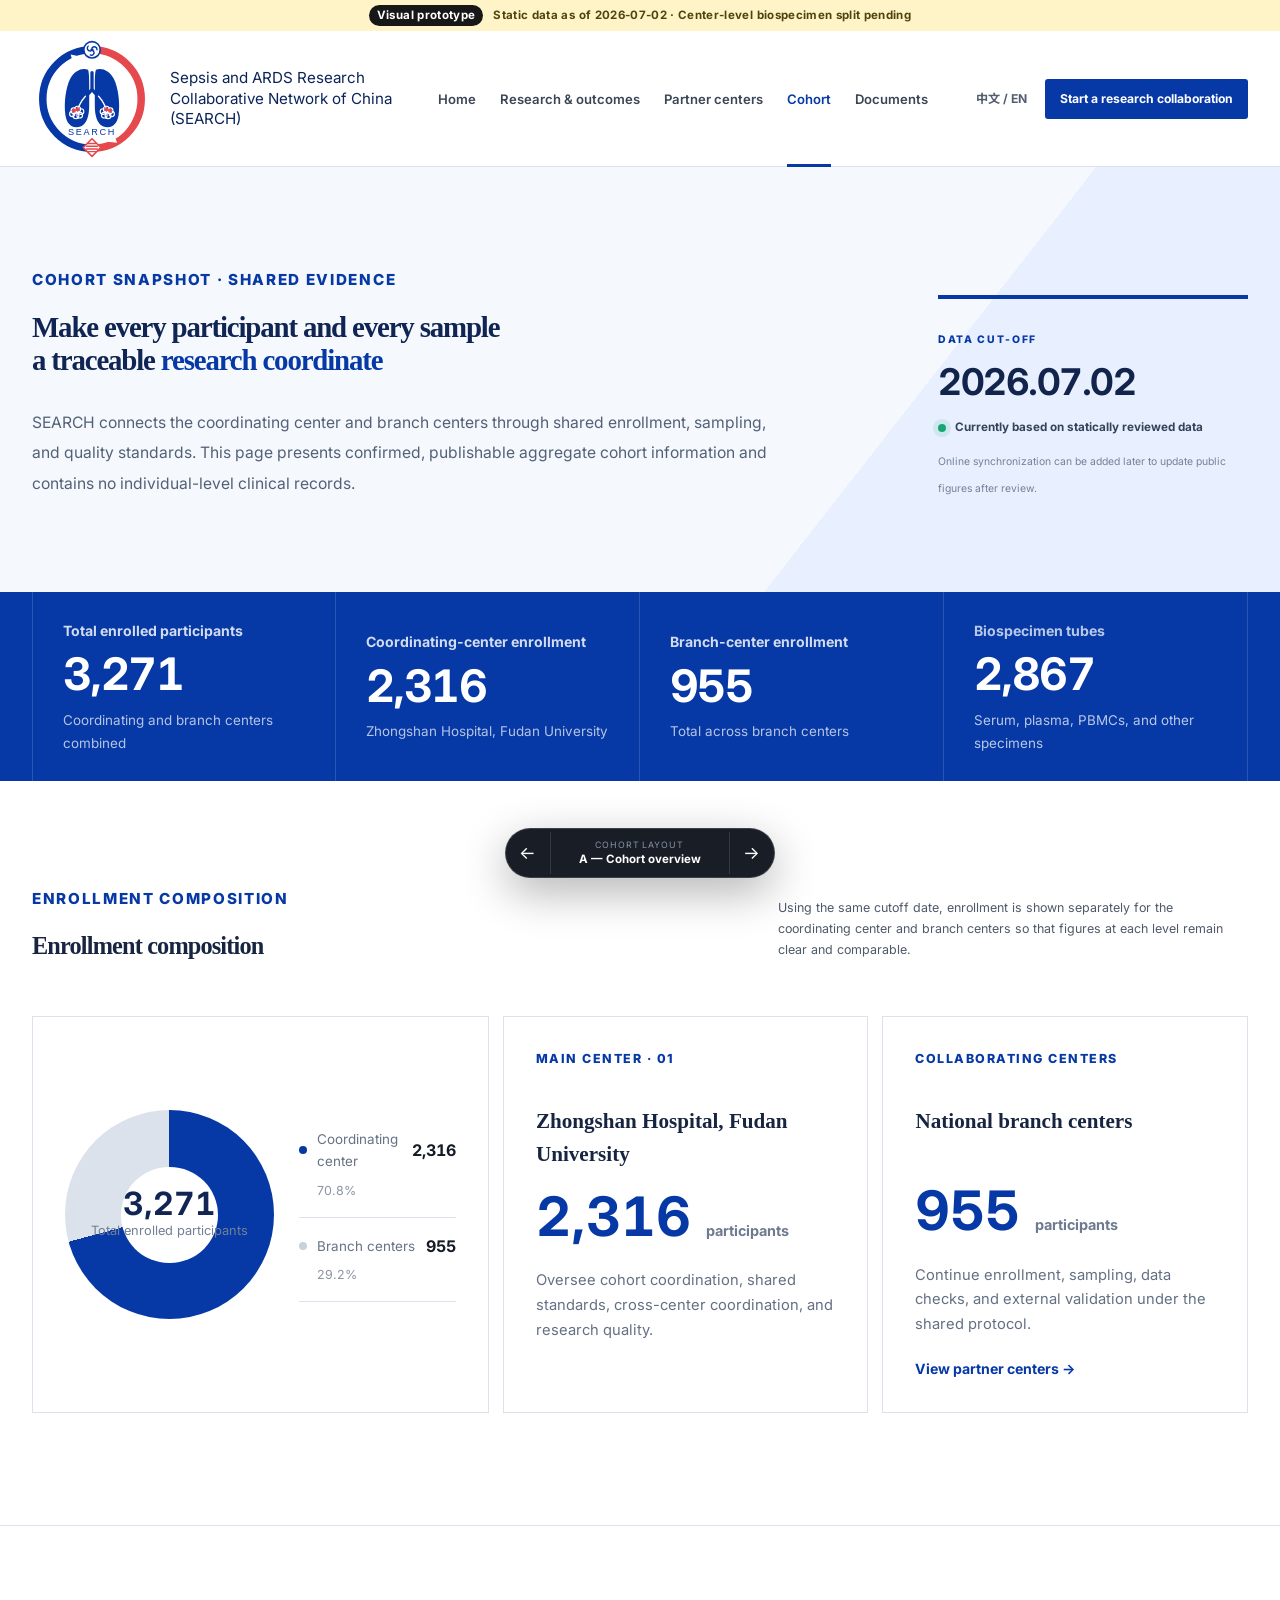
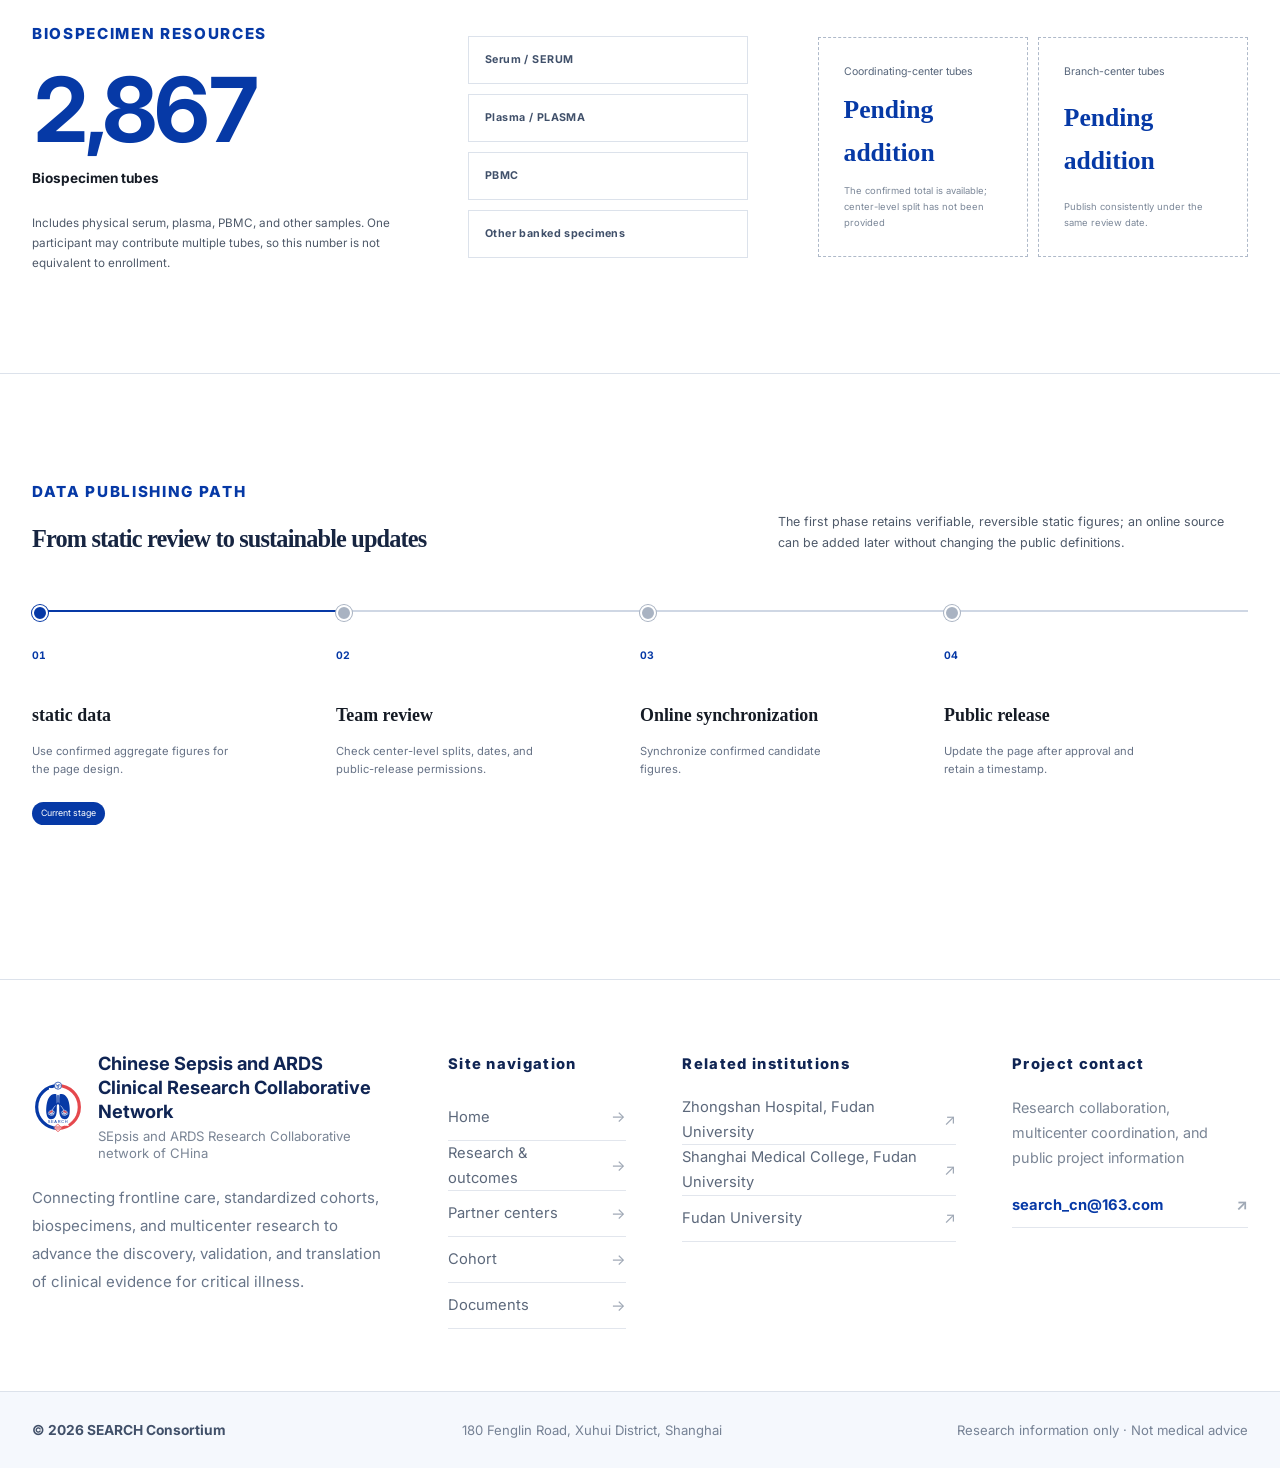
==== concepts/search-research-showcase/cohort.html @ 92e7380f "feat: publish SEARCH research showcase" ====
<!doctype html>
<html lang="zh-CN">
  <head>
    <meta charset="utf-8" />
    <meta name="viewport" content="width=device-width, initial-scale=1" />
    <meta name="description" content="SEARCH 临床研究队列入组与生物样本资源概览" />
    <title>队列信息 · SEARCH</title>
    <link rel="preconnect" href="https://fonts.googleapis.com" />
    <link rel="preconnect" href="https://fonts.gstatic.com" crossorigin />
    <link href="https://fonts.googleapis.com/css2?family=Inter:wght@400;500;600;700;800&amp;family=Noto+Sans+SC:wght@400;500;600;700&amp;family=Noto+Serif+SC:wght@500;600;700&amp;display=swap" rel="stylesheet" />
    <link rel="stylesheet" href="prototype-home.css?v=21" />
    <link rel="stylesheet" href="cohort-prototype.css?v=8" />
  </head>
  <!-- PROTOTYPE — three cohort-information layouts, switchable with ?variant=A|B|C. -->
  <body class="cohort-page" data-prototype="true">
    <div class="prototype-notice" role="note">
      <span>视觉原型</span>
      <strong>截至 2026-07-02 的静态数据 · 生物样本按中心拆分待补充</strong>
    </div>

    <header class="site-header">
      <a class="brand" href="index.html?variant=A" aria-label="SEARCH 首页">
        <img class="brand-mark" src="../../icon/search-emblem.svg" alt="SEARCH" />
        <span class="brand-copy">
          <strong>中国脓毒症和 ARDS 临床研究协作联盟（SEARCH）</strong>
          <small>Sepsis and ARDS Research Collaborative Network of China (SEARCH)</small>
        </span>
      </a>
      <button class="nav-toggle" type="button" aria-expanded="false" aria-controls="primary-nav">菜单</button>
      <nav class="main-nav" id="primary-nav" aria-label="主要导航">
        <a href="index.html?variant=A">首页</a>
        <a href="research.html">研究与成果</a>
        <a href="network.html">合作单位</a>
        <a class="is-active" href="cohort.html">队列信息</a>
        <a href="documents.html">项目文件</a>
      </nav>
      <div class="header-actions">
        <button class="language-button" type="button" data-language-toggle aria-label="切换语言" title="切换至 English">中文 / EN</button>
        <a class="contact-link" href="mailto:search_cn@163.com">发起科研合作</a>
      </div>
    </header>

    <main>
      <section class="cohort-variant cohort-a" data-variant="A" aria-label="方案 A：队列总览">
        <header class="cohort-a-hero">
          <div class="page-shell cohort-a-hero-grid">
            <div>
              <p class="eyebrow dark">Cohort snapshot · Shared evidence</p>
              <h1>让每一例入组与每一份样本，<br />成为可追溯的<em>研究坐标</em></h1>
              <p class="cohort-lead">SEARCH 以统一的入组、采样与质量标准连接主中心和全国分中心。这里呈现的是经确认可公开的队列聚合信息，不包含任何个体级临床记录。</p>
            </div>
            <aside class="cutoff-card" aria-label="数据审核状态">
              <span>DATA CUT-OFF</span>
              <strong>2026.07.02</strong>
              <p><i></i> 当前为静态审核数据</p>
              <small>后续可接入在线同步，经审核后自动更新公开数字。</small>
            </aside>
          </div>
        </header>

        <section class="headline-metrics" aria-label="队列核心数字">
          <article><span>入组总人数</span><strong>3,271</strong><small>主中心与分中心合计</small></article>
          <article><span>主中心入组</span><strong>2,316</strong><small>复旦大学附属中山医院</small></article>
          <article><span>分中心入组</span><strong>955</strong><small>全国协作分中心合计</small></article>
          <article class="sample-metric"><span>实体生物样本管数</span><strong>2,867</strong><small>血清、血浆、PBMC 等总计</small></article>
        </section>

        <section class="composition-section page-shell">
          <div class="cohort-section-head">
            <div><p class="eyebrow dark">Enrollment composition</p><h2>入组构成</h2></div>
            <p>同一统计截止日期下，分别呈现主中心和分中心入组人数，确保不同层级的数据口径清晰可比。</p>
          </div>
          <div class="composition-grid">
            <div class="composition-chart" role="img" aria-label="主中心入组占 70.8%，分中心入组占 29.2%">
              <div class="donut"><span><strong>3,271</strong><small>入组总人数</small></span></div>
              <div class="chart-legend">
                <p><i class="main"></i><span>主中心</span><strong>2,316</strong><small>70.8%</small></p>
                <p><i class="branch"></i><span>分中心</span><strong>955</strong><small>29.2%</small></p>
              </div>
            </div>
            <article class="center-data-card main-center-data">
              <span>MAIN CENTER · 01</span>
              <h3>复旦大学附属中山医院</h3>
              <strong>2,316 <small>人</small></strong>
              <p>承担队列统筹、统一标准建设、跨中心协调与研究质量管理。</p>
            </article>
            <article class="center-data-card branch-center-data">
              <span>COLLABORATING CENTERS</span>
              <h3>全国协作分中心</h3>
              <strong>955 <small>人</small></strong>
              <p>按照共同研究方案持续完成入组、采样、数据核对与外部验证。</p>
              <a href="network.html">查看合作单位 →</a>
            </article>
          </div>
        </section>

        <section class="biospecimen-section">
          <div class="page-shell biospecimen-grid">
            <div class="biospecimen-intro">
              <p class="eyebrow">Biospecimen resources</p>
              <h2><strong>2,867</strong><span>实体生物样本管</span></h2>
              <p>包括血清、血浆、PBMC 等实体样本。同一位受试者可能对应多管样本，因此该数字不等同于入组人数。</p>
            </div>
            <div class="specimen-types" aria-label="生物样本类型">
              <span>血清 SERUM</span><span>血浆 PLASMA</span><span>PBMC</span><span>其他已入库实体样本</span>
            </div>
            <div class="pending-splits">
              <article><span>主中心样本管数</span><strong>待补充</strong><small>当前已确认总量，尚未提供中心拆分</small></article>
              <article><span>分中心样本管数</span><strong>待补充</strong><small>后续按同一审核日期统一发布</small></article>
            </div>
          </div>
        </section>

        <section class="update-section page-shell">
          <div class="cohort-section-head">
            <div><p class="eyebrow dark">Data publishing path</p><h2>从静态审核到可持续更新</h2></div>
            <p>第一阶段保留可核对、可回退的静态数字；后续再接入在线数据源，不改变公众页面的统计口径。</p>
          </div>
          <ol class="update-flow">
            <li class="is-current"><span>01</span><strong>静态数据</strong><p>使用已确认的聚合数字完成页面设计。</p><small>当前阶段</small></li>
            <li><span>02</span><strong>团队审核</strong><p>核对中心拆分、统计日期与公开权限。</p></li>
            <li><span>03</span><strong>在线同步</strong><p>同步经确认的候选更新数字。</p></li>
            <li><span>04</span><strong>公开发布</strong><p>审核通过后更新页面并保留时间戳。</p></li>
          </ol>
        </section>
      </section>

      <section class="cohort-variant cohort-b" data-variant="B" aria-label="方案 B：数据仪表盘" hidden>
        <div class="dashboard-shell">
          <header class="dashboard-head">
            <div><p>SEARCH / COHORT MONITOR</p><h1>队列数据<br />概览</h1></div>
            <div class="dashboard-status"><i></i><span>STATIC SNAPSHOT</span><strong>2026-07-02</strong><small>生物样本中心拆分待补充</small></div>
          </header>
          <section class="dashboard-metrics">
            <article class="dashboard-primary"><span>ENROLLED PARTICIPANTS</span><strong>3,271</strong><div><b>主中心 2,316</b><b>分中心 955</b></div></article>
            <article><span>MAIN CENTER</span><strong>2,316</strong><small>70.8% OF ENROLLMENT</small></article>
            <article><span>BRANCH CENTERS</span><strong>955</strong><small>29.2% OF ENROLLMENT</small></article>
            <article><span>BIOSPECIMEN TUBES</span><strong>2,867</strong><small>SERUM · PLASMA · PBMC · OTHERS</small></article>
          </section>
          <section class="dashboard-panels">
            <article class="dashboard-composition">
              <header><span>01 / ENROLLMENT</span><strong>入组构成</strong></header>
              <div class="dashboard-donut"><span><b>70.8%</b><small>主中心</small></span></div>
              <div class="dashboard-bars"><p><span>复旦中山 · 主中心</span><b>2,316</b><i><em style="width:70.8%"></em></i></p><p><span>全国协作分中心</span><b>955</b><i><em style="width:29.2%"></em></i></p></div>
            </article>
            <article class="dashboard-specimen">
              <header><span>02 / BIOSPECIMEN</span><strong>实体样本资源</strong></header>
              <div class="specimen-total"><strong>2,867</strong><span>管</span></div>
              <ul><li>血清 / SERUM</li><li>血浆 / PLASMA</li><li>PBMC</li><li>其他实体样本</li></ul>
              <div class="pending-banner"><b>!</b><p><strong>中心拆分待补充</strong><span>不以推算值替代正式审核数据</span></p></div>
            </article>
            <article class="dashboard-pipeline">
              <header><span>03 / UPDATE</span><strong>更新状态</strong></header>
              <ol><li class="done"><i></i><span>公开数据确认</span><b>完成</b></li><li class="active"><i></i><span>页面视觉设计</span><b>进行中</b></li><li><i></i><span>中心样本拆分</span><b>待提供</b></li><li><i></i><span>在线同步</span><b>后续阶段</b></li></ol>
            </article>
          </section>
        </div>
      </section>

      <section class="cohort-variant cohort-c" data-variant="C" aria-label="方案 C：队列叙事" hidden>
        <header class="ledger-hero page-shell">
          <p class="ledger-kicker">SEARCH COHORT LEDGER · 2026</p>
          <div><h1>数字记录规模，<br />标准守护<em>可信度。</em></h1><p>一份面向科研合作者的队列资源简报。每一个公开数字，都对应明确的统计口径、中心层级与审核日期。</p></div>
          <span>数据截至<br /><strong>2026.07.02</strong></span>
        </header>
        <section class="ledger-numbers page-shell">
          <article><span>01</span><div><small>ENROLLED PARTICIPANTS</small><strong>3,271</strong><p>已按研究方案纳入临床研究队列的受试者总人数。</p></div></article>
          <article><span>02</span><div><small>MAIN CENTER</small><strong>2,316</strong><p>复旦大学附属中山医院主中心入组人数。</p></div></article>
          <article><span>03</span><div><small>BRANCH CENTERS</small><strong>955</strong><p>全国协作分中心入组人数合计。</p></div></article>
          <article class="ledger-sample"><span>04</span><div><small>BIOSPECIMEN TUBES</small><strong>2,867</strong><p>血清、血浆、PBMC 等实体生物样本管数总计。</p></div></article>
        </section>
        <section class="ledger-story">
          <div class="page-shell">
            <header><p>HOW TO READ THE DATA</p><h2>读懂数字背后的队列</h2></header>
            <div class="ledger-columns">
              <article><b>入组人数 ≠ 样本管数</b><p>入组人数统计受试者；实体生物样本管数统计样本库中的样本管，同一受试者可能对应多管样本。</p></article>
              <article><b>主中心与分中心分别呈现</b><p>主中心负责队列统筹，分中心按照共同方案参与建设。分层展示让协作贡献与数据来源更加清晰。</p></article>
              <article><b>未知数据明确留白</b><p>样本按中心拆分尚未提供，因此页面保留“待补充”，不以估算值填补正式统计。</p></article>
            </div>
          </div>
        </section>
        <section class="ledger-next page-shell">
          <span>NEXT UPDATE</span><h2>先让每个数字经得起核对，<br />再让更新变得自动。</h2><p>当前使用静态审核数据完成设计。未来接入在线同步时，仍保留审核、更新时间和数据口径说明。</p>
          <div><b>STATIC</b><i></i><b>REVIEW</b><i></i><b>ONLINE SYNC</b><i></i><b>UPDATE</b></div>
        </section>
      </section>
    </main>

    <footer class="global-footer">
      <div class="page-shell footer-directory">
        <div class="footer-identity"><div class="footer-identity-head"><img class="footer-brand-mark" src="../../icon/search-emblem.svg" alt="SEARCH" /><span><strong>中国脓毒症和 ARDS 临床研究协作联盟</strong><small>SEpsis and ARDS Research Collaborative network of CHina</small></span></div><p>连接临床一线、规范队列、生物样本与多中心研究，共同推动危重症临床证据的发现、验证与转化。</p></div>
        <nav class="footer-column site-map" aria-label="页脚网站导航"><h3>网站导航</h3><a href="index.html?variant=A">首页</a><a href="research.html">研究与成果</a><a href="network.html">合作单位</a><a href="cohort.html">队列信息</a><a href="documents.html">项目文件</a></nav>
        <nav class="footer-column" aria-label="相关机构"><h3>相关机构</h3><a href="https://www.zs-hospital.sh.cn/" target="_blank" rel="noopener noreferrer">复旦大学附属中山医院</a><a href="https://shmc.fudan.edu.cn/main.htm" target="_blank" rel="noopener noreferrer">复旦大学上海医学院</a><a href="https://www.fudan.edu.cn/" target="_blank" rel="noopener noreferrer">复旦大学</a></nav>
        <div class="footer-column footer-contact-column"><h3>项目联系</h3><p>科研合作、多中心协作与项目公开资料咨询</p><a class="footer-mail" href="mailto:search_cn@163.com">search_cn@163.com</a></div>
      </div>
      <div class="footer-meta"><div class="page-shell"><strong>© 2026 SEARCH Consortium</strong><span>上海市徐汇区枫林路 180 号</span><span>科研信息展示 · 不构成医疗建议</span></div></div>
    </footer>

    <div class="prototype-switcher" aria-label="队列信息页方案切换">
      <button type="button" data-direction="previous" aria-label="上一个方案">←</button>
      <div><small>COHORT LAYOUT</small><strong id="variant-label">A — 队列总览</strong></div>
      <button type="button" data-direction="next" aria-label="下一个方案">→</button>
    </div>

    <script src="cohort-prototype.js"></script>
    <script src="app.js?v=10"></script>
  </body>
</html>
---- concepts/search-research-showcase/prototype-home.css ----
:root {
  --blue: #0639a6;
  --blue-deep: #071b43;
  --blue-soft: #edf3ff;
  --cyan: #63e7e2;
  --ink: #151b25;
  --body: #4e5969;
  --muted: #788394;
  --line: #dce2eb;
  --paper: #f5f1e8;
  --white: #fff;
  --sans: Inter, "Noto Sans SC", "PingFang SC", "Microsoft YaHei", sans-serif;
  --serif: "Noto Serif SC", "Songti SC", SimSun, serif;
  --shell: 1240px;
}

html[lang="en"] {
  --serif: Georgia, "Times New Roman", serif;
}

* { box-sizing: border-box; }
html { scroll-behavior: smooth; }
body { margin: 0; color: var(--ink); background: var(--white); font-family: var(--sans); line-height: 1.68; -webkit-font-smoothing: antialiased; }
img { display: block; max-width: 100%; }
a { color: inherit; text-decoration: none; }
button { color: inherit; font: inherit; cursor: pointer; }
[hidden] { display: none !important; }
.page-shell { width: min(var(--shell), calc(100% - 64px)); margin-inline: auto; }

.prototype-notice {
  min-height: 30px;
  display: flex;
  align-items: center;
  justify-content: center;
  gap: 10px;
  padding: 5px 24px;
  background: #fff4c8;
  color: #51430c;
  font-size: 0.72rem;
  letter-spacing: 0.03em;
}
.prototype-notice span { border-radius: 999px; padding: 1px 8px; background: #171717; color: #fff; font-weight: 700; }

.site-header {
  position: sticky;
  top: 0;
  z-index: 40;
  min-height: 136px;
  display: grid;
  grid-template-columns: minmax(320px, 1fr) auto auto;
  align-items: center;
  gap: 28px;
  padding: 0 max(32px, calc((100vw - var(--shell)) / 2));
  border-bottom: 1px solid var(--line);
  background: rgba(255, 255, 255, 0.96);
  backdrop-filter: blur(16px);
}
.brand { display: flex; align-items: center; gap: 18px; min-width: 0; }
.brand-mark { width: 120px; height: 120px; display: block; flex: 0 0 auto; object-fit: contain; }
.brand-copy { min-width: 0; display: grid; line-height: 1.25; }
.brand-copy strong { overflow: hidden; color: #0b2459; font-size: 1.25rem; text-overflow: ellipsis; white-space: nowrap; }
.brand-copy small { margin-top: 7px; overflow: hidden; color: var(--muted); font-size: 0.82rem; letter-spacing: 0.035em; text-overflow: ellipsis; white-space: nowrap; }
.main-nav { align-self: stretch; display: flex; align-items: stretch; }
.main-nav a { position: relative; display: flex; align-items: center; padding: 0 12px; color: #3b4555; font-size: 0.82rem; font-weight: 600; }
.main-nav a::after { content: ""; position: absolute; right: 12px; bottom: -1px; left: 12px; height: 3px; background: transparent; }
.main-nav a:hover, .main-nav a.is-active { color: var(--blue); }
.main-nav a.is-active::after { background: var(--blue); }
.header-actions { display: flex; align-items: center; gap: 10px; }
.language-button { border: 0; background: transparent; padding: 8px; color: #535f70; font-size: 0.76rem; font-weight: 700; }
.language-button:hover, .language-button:focus-visible { color: var(--blue); }
.contact-link { border-radius: 3px; padding: 10px 15px; background: var(--blue); color: #fff; font-size: 0.76rem; font-weight: 700; }
.nav-toggle { display: none; }

/* English presentation: keep the header identity compact and give long English headlines a calmer hierarchy. */
html[lang="en"] .brand-copy strong { display: none; }
html[lang="en"] .brand-copy small { display: block; margin-top: 0; overflow: visible; color: #0b2459; font-size: .95rem; letter-spacing: 0; line-height: 1.35; text-overflow: clip; white-space: normal; }

@media (min-width: 761px) {
  /* English copy needs a quieter scale than the shorter Chinese headlines. */
  html[lang="en"] .a-hero-copy .eyebrow { max-width: 570px; font-size: clamp(.875rem, calc(1.6vw - 2px), 1.575rem); letter-spacing: .055em; line-height: 1.35; }
  html[lang="en"] .a-hero-copy h1 { max-width: 790px; font-size: clamp(1.625rem, calc(2.1vw + 2px), 2.325rem); letter-spacing: -.04em; line-height: 1.16; }
  html[lang="en"] .variant-a .section-intro h2 { font-size: clamp(1.4rem, 1.9vw, 2.1rem); letter-spacing: -.035em; line-height: 1.3; }
  html[lang="en"] .variant-a :is(.leadership-intro h2, .people-copy h2) { max-width: 760px; font-size: clamp(1.4rem, 1.9vw, 2.1rem); letter-spacing: -.035em; line-height: 1.3; }
  html[lang="en"] .research-hero h1 { max-width: 790px; font-size: clamp(1.625rem, calc(2.1vw + 2px), 2.325rem); letter-spacing: -.04em; line-height: 1.16; }
  html[lang="en"] :is(.network-hero, .cohort-a-hero, .documents-hero) h1 { max-width: 790px; font-size: clamp(1.625rem, calc(2.1vw + 2px), 2.325rem); letter-spacing: -.04em; line-height: 1.16; }
}

.eyebrow { margin: 0 0 18px; color: inherit; font-size: 0.7rem; font-weight: 800; letter-spacing: 0.16em; text-transform: uppercase; }
.eyebrow.dark { color: var(--blue); }
.button-row { display: flex; flex-wrap: wrap; align-items: center; gap: 20px; margin-top: 34px; }
.button { min-height: 46px; display: inline-flex; align-items: center; justify-content: center; border: 1px solid transparent; border-radius: 3px; padding: 11px 20px; font-size: 0.8rem; font-weight: 750; }
.button-primary { background: var(--blue); color: #fff; }
.button-light { background: #fff; color: var(--blue-deep); }
.button-ink { background: var(--ink); color: #fff; }
.button-cyan { background: var(--cyan); color: #032c38; }
.button-outline { border-color: rgba(255,255,255,.45); color: #fff; }
.text-link { display: inline-flex; align-items: center; gap: 12px; color: inherit; font-size: 0.82rem; font-weight: 700; }
.text-link span { font-size: 1.15rem; }
.text-link.blue { color: var(--blue); }

/* A — Human narrative */
.variant-a { background: #fff; }
.a-hero { min-height: 650px; display: grid; grid-template-columns: minmax(0, 1.12fr) minmax(420px, .88fr); background: #f3f6fb; }
.a-hero-copy { display: flex; flex-direction: column; align-items: flex-start; justify-content: center; padding: 80px clamp(48px, 4vw, 88px) 80px max(32px, calc((100vw - var(--shell)) / 2)); }
.a-hero-copy .eyebrow { margin-bottom: 22px; color: var(--blue); font-size: clamp(1.45rem, 2.3vw, 2.45rem); letter-spacing: .06em; line-height: 1.3; }
.a-hero-copy h1 { max-width: 790px; margin: 0; color: #102554; font-family: var(--serif); font-size: clamp(2.85rem, 4.6vw, 4.9rem); font-weight: 600; letter-spacing: -.06em; line-height: 1.12; }
.a-hero-copy h1 em { color: var(--blue); font-style: normal; }
.hero-lead { max-width: 670px; margin: 28px 0 0; color: #526074; font-size: 1rem; line-height: 1.95; }
.a-hero-copy .button { min-height: 52px; padding: 13px 23px; font-size: clamp(.95rem, 1.05vw, 1.05rem); }
.a-hero-copy .text-link { font-size: clamp(.95rem, 1.05vw, 1.05rem); }
.a-hero-copy .text-link span { font-size: 1.25em; }
.a-hero-visual { position: relative; min-height: 650px; overflow: hidden; background: var(--blue-deep); }
.clinical-scene { position: absolute; inset: 0; }
.clinical-scene img { position: absolute; inset: 0; width: 100%; height: 100%; opacity: 0; object-fit: cover; object-position: center; transition: opacity 1.6s ease-in-out; }
.clinical-scene img.is-active { opacity: 1; }
.scene-options { position: absolute; z-index: 4; bottom: 18px; left: 50%; display: flex; align-items: center; gap: 2px; transform: translateX(-50%); }
.scene-options button { position: relative; width: 28px; height: 28px; border: 0; padding: 0; background: transparent; }
.scene-options button::before { content: ""; position: absolute; top: 50%; left: 50%; width: 6px; height: 6px; border: 1px solid rgba(255,255,255,.82); border-radius: 99px; background: rgba(4,18,48,.28); box-shadow: 0 1px 8px rgba(0,0,0,.28); transform: translate(-50%,-50%); transition: width .25s ease, background .25s ease; }
.scene-options button:hover::before, .scene-options button:focus-visible::before, .scene-options button.is-active::before { width: 17px; background: #fff; }
.scene-options button:focus-visible { outline: 2px solid #fff; outline-offset: 1px; border-radius: 99px; }
.a-metrics { display: grid; grid-template-columns: repeat(3, 1fr) .65fr; padding: 0 max(32px, calc((100vw - var(--shell)) / 2)); background: var(--blue-deep); color: #fff; }
.a-metrics > * { min-height: 142px; display: flex; flex-direction: column; justify-content: center; margin: 0; padding: 24px 30px; border-right: 1px solid rgba(255,255,255,.16); }
.a-metrics strong { font-family: var(--serif); font-size: 2.4rem; line-height: 1.05; }
:is(.a-metrics, .research-summary, .archive-metrics) .metric-number { font-family: var(--sans); font-weight: 700; font-variant-numeric: lining-nums tabular-nums; font-feature-settings: "lnum" 1, "tnum" 1; line-height: 1; }
.a-metrics span { margin-top: 8px; font-size: .78rem; font-weight: 700; }
.a-metrics small { margin-top: 5px; color: rgba(255,255,255,.57); font-size: .66rem; }
.a-metrics > p { color: rgba(255,255,255,.55); font-size: .67rem; }
.a-metrics > p strong { margin-top: 6px; color: #fff; font-size: .85rem; }
.a-story { padding-top: 108px; padding-bottom: 108px; }
.section-intro h2 { max-width: 720px; margin: 0; color: #172541; font-family: var(--serif); font-size: clamp(2.1rem, 3.4vw, 3.6rem); font-weight: 600; letter-spacing: -.045em; line-height: 1.25; }
.section-intro.horizontal { display: flex; align-items: end; justify-content: space-between; gap: 40px; }
.story-columns { display: grid; grid-template-columns: 1fr 1fr; gap: 80px; margin-top: 58px; padding-top: 38px; border-top: 1px solid var(--line); }
.story-columns p { margin-top: 0; color: var(--body); }
.story-columns .story-lead { color: var(--blue-deep); font-family: var(--serif); font-size: 1.42rem; font-weight: 600; line-height: 1.72; }
.story-columns > div { max-width: 520px; }
.story-columns .text-link { margin-top: 18px; }
.a-research { padding-top: 100px; padding-bottom: 110px; border-top: 1px solid var(--line); }
.research-paths { margin-top: 54px; border-top: 2px solid var(--blue-deep); }
.research-paths article { display: grid; grid-template-columns: 65px minmax(0,1fr) 120px; align-items: center; gap: 24px; padding: 29px 0; border-bottom: 1px solid var(--line); transition: padding .2s, background .2s; }
.research-paths article:hover { padding-inline: 18px; background: var(--blue-soft); }
.research-paths article > span { color: var(--blue); font-family: var(--serif); font-size: 1.2rem; font-weight: 700; }
.research-paths h3 { margin: 0; color: #16223c; font-size: 1.12rem; }
.research-paths p { margin: 6px 0 0; color: var(--body); font-size: .82rem; }
.research-paths b { justify-self: end; border: 1px solid var(--line); border-radius: 99px; padding: 6px 12px; color: #647085; font-size: .68rem; }
.a-people, .a-leadership { background: linear-gradient(135deg, #0d42b5 0%, #082e86 58%, #061d4e 100%); color: #fff; }
.a-people { position: relative; padding: 104px 0; border-top: 1px solid rgba(255,255,255,.24); }
.people-layout { display: grid; grid-template-columns: minmax(300px, .72fr) minmax(0, 1.28fr); align-items: center; gap: 70px; }
.people-copy h2 { max-width: 540px; margin: 0; font-family: var(--serif); font-size: clamp(2.7rem, 4vw, 4.5rem); font-weight: 600; letter-spacing: -.05em; line-height: 1.12; }
.people-copy > p:not(.eyebrow) { max-width: 590px; margin: 26px 0 0; color: rgba(255,255,255,.76); font-size: 1rem; line-height: 1.85; }
.people-copy .button { margin-top: 27px; }
.people-grid { display: grid; grid-template-columns: repeat(3, minmax(0, 1fr)); gap: 10px; }
.people-card { position: relative; overflow: hidden; aspect-ratio: 4 / 5; background: #fff; }
.people-card::after { content: ""; position: absolute; inset: 38% 0 0; background: linear-gradient(to bottom, transparent, rgba(3,18,54,.9)); pointer-events: none; }
.people-card img { width: 100%; height: 100%; object-fit: cover; object-position: center top; }
.people-card-copy { position: absolute; z-index: 1; right: 0; bottom: 0; left: 0; padding: 26px 18px 16px; color: #fff; }
.people-card-copy h3 { margin: 0; font-family: var(--serif); font-size: 1.25rem; line-height: 1.2; }
.people-card-copy p { margin: 5px 0 0; color: rgba(255,255,255,.7); font-size: .66rem; line-height: 1.45; }
.people-card-copy p span::after { content: " · "; }
.people-card-copy p b { font-weight: 500; }
.a-leadership { position: relative; overflow: hidden; padding: 104px 0 94px; }
.a-leadership::before, .a-leadership::after { content: ""; position: absolute; border: 1px solid rgba(255,255,255,.12); border-radius: 50%; pointer-events: none; }
.a-leadership::before { top: -250px; right: -150px; width: 650px; height: 650px; }
.a-leadership::after { right: 190px; bottom: -330px; width: 520px; height: 520px; }
.leadership-intro { position: relative; z-index: 1; display: grid; grid-template-columns: 1.15fr .85fr; align-items: end; gap: 70px; padding-bottom: 50px; border-bottom: 1px solid rgba(255,255,255,.24); }
.leadership-intro h2 { max-width: 820px; margin: 0; font-family: var(--serif); font-size: clamp(2.7rem, 4.3vw, 5rem); font-weight: 600; letter-spacing: -.055em; line-height: 1.04; }
.leadership-intro h2 span, .leadership-intro h2 em { display: block; }
.leadership-intro h2 em { color: #bcd6ff; font-style: normal; }
.leadership-intro > p { max-width: 520px; margin: 0 0 4px; color: rgba(255,255,255,.78); font-size: 1.06rem; line-height: 1.85; }
.leadership-grid { position: relative; z-index: 1; display: grid; grid-template-columns: minmax(290px, .68fr) minmax(0, 1.32fr); gap: 18px; margin-top: 38px; }
.lead-pi-card, .team-photo-card { overflow: hidden; border: 1px solid rgba(255,255,255,.28); background: rgba(4,20,58,.38); }
.lead-pi-card { display: grid; grid-template-rows: 1fr auto; }
.lead-pi-image { min-height: 420px; overflow: hidden; background: #fff; }
.lead-pi-image img { width: 100%; height: 100%; min-height: 420px; object-fit: contain; object-position: center bottom; }
.lead-pi-copy, .team-photo-copy { padding: 24px 26px 27px; }
.lead-pi-copy .eyebrow, .team-photo-copy .eyebrow { margin-bottom: 10px; color: #bcd6ff; }
.lead-pi-copy h3, .team-photo-copy h3 { margin: 0; font-family: var(--serif); font-size: clamp(1.6rem, 2vw, 2.2rem); line-height: 1.25; }
.lead-pi-copy > p:last-child, .team-photo-copy > p:last-child { margin: 10px 0 0; color: rgba(255,255,255,.68); font-size: .88rem; line-height: 1.65; }
.team-photo-card { display: grid; grid-template-rows: 1fr auto; }
.team-photo-placeholder { position: relative; min-height: 420px; display: flex; align-items: center; justify-content: center; overflow: hidden; background: linear-gradient(145deg, rgba(255,255,255,.12), rgba(255,255,255,.025)); }
.team-photo-placeholder::before { content: ""; position: absolute; inset: 24px; border: 1px dashed rgba(255,255,255,.36); }
.team-photo-wordmark { color: rgba(255,255,255,.075); font-family: var(--sans); font-size: clamp(4.5rem, 10vw, 9rem); font-weight: 800; letter-spacing: .08em; }
.team-photo-status { position: absolute; bottom: 48px; left: 50%; border: 1px solid rgba(255,255,255,.3); border-radius: 99px; padding: 9px 15px; background: rgba(4,20,58,.55); color: rgba(255,255,255,.86); font-size: .76rem; font-weight: 700; letter-spacing: .08em; transform: translateX(-50%); white-space: nowrap; }
.leadership-footer { position: relative; z-index: 1; display: flex; align-items: center; justify-content: space-between; gap: 40px; margin-top: 34px; padding-top: 32px; border-top: 1px solid rgba(255,255,255,.24); }
.leadership-footer p { max-width: 760px; margin: 0; color: rgba(255,255,255,.76); font-size: 1rem; line-height: 1.8; }
.leadership-footer .button { flex: 0 0 auto; }

/* B — Academic editorial */
.variant-b { background: var(--paper); color: #181715; font-family: var(--serif); }
.variant-b .eyebrow { font-family: var(--sans); }
.b-masthead { display: grid; grid-template-columns: .34fr 1fr; gap: 70px; padding-top: 90px; padding-bottom: 70px; }
.b-edition { display: grid; align-content: start; border-top: 5px solid #171717; padding-top: 12px; font-family: var(--sans); }
.b-edition span { font-size: .72rem; font-weight: 800; letter-spacing: .16em; }
.b-edition strong { margin-top: 20px; color: #c92d27; font-family: var(--serif); font-size: 8rem; font-weight: 500; letter-spacing: -.08em; line-height: .8; }
.b-edition small { margin-top: 28px; color: #777269; font-size: .68rem; }
.b-title h1 { max-width: 870px; margin: 0; font-size: clamp(3.4rem,6vw,6.6rem); font-weight: 600; letter-spacing: -.07em; line-height: 1.09; }
.b-title > p:last-child { max-width: 660px; margin: 32px 0 0; color: #5b5851; font-size: 1.02rem; line-height: 1.9; }
.b-rule { display: flex; justify-content: space-between; border-top: 1px solid #191919; border-bottom: 1px solid #191919; padding-top: 9px; padding-bottom: 9px; font-family: var(--sans); font-size: .64rem; font-weight: 700; letter-spacing: .12em; text-transform: uppercase; }
.b-lead { display: grid; grid-template-columns: minmax(0, 1fr) 330px; gap: 70px; padding-top: 70px; padding-bottom: 110px; }
.b-image-wrap { height: 430px; overflow: hidden; border: 1px solid #cfc9bc; background: #fff; }
.b-image-wrap img { width: 100%; height: 100%; object-fit: contain; }
.story-index { margin: 24px 0 10px; color: #c92d27; font-family: var(--sans); font-size: .67rem; font-weight: 800; letter-spacing: .14em; }
.b-lead-story h2 { max-width: 800px; margin: 0; font-size: clamp(2.2rem,4vw,4rem); font-weight: 600; letter-spacing: -.045em; line-height: 1.25; }
.b-lead-story > p:not(.story-index) { max-width: 760px; color: #59554d; font-size: .96rem; }
.b-lead-story .text-link { margin-top: 14px; font-family: var(--sans); }
.b-index { align-self: start; position: sticky; top: 108px; border-top: 5px solid #171717; padding-top: 20px; font-family: var(--sans); }
.b-index dl { margin: 0; }
.b-index dl div { display: flex; align-items: baseline; justify-content: space-between; padding: 15px 0; border-bottom: 1px solid #cfc9bc; }
.b-index dt { color: #68645d; font-size: .72rem; }
.b-index dd { margin: 0; font-family: var(--serif); font-size: 1.65rem; font-weight: 700; }
.b-index dd small { font-size: .65rem; }
.b-index .button { width: 100%; margin-top: 24px; font-family: var(--sans); }
.b-programs { display: grid; grid-template-columns: 260px 1fr; gap: 70px; padding-top: 90px; padding-bottom: 110px; border-top: 1px solid #191919; }
.b-section-label > span { color: #c92d27; font-size: 4rem; line-height: 1; }
.b-section-label h2 { margin: 15px 0 4px; font-size: 2.1rem; }
.b-section-label p { margin: 0; color: #69645c; font-family: var(--sans); font-size: .7rem; }
.b-program-list { border-top: 4px solid #171717; }
.b-program-list article { display: grid; grid-template-columns: 130px minmax(0,1fr) minmax(220px,.7fr) 40px; align-items: center; gap: 24px; min-height: 118px; border-bottom: 1px solid #bfb8ac; }
.b-program-list article > span { color: #c92d27; font-family: var(--sans); font-size: .64rem; font-weight: 800; letter-spacing: .12em; }
.b-program-list h3 { margin: 0; font-size: 1.2rem; }
.b-program-list p { margin: 0; color: #69645c; font-family: var(--sans); font-size: .7rem; }
.b-program-list b { justify-self: end; font-size: 1.6rem; font-weight: 500; }
.b-quote { padding: 92px 0; background: #1b1a18; color: #f5f1e8; }
.b-quote .page-shell { display: grid; grid-template-columns: 1fr 300px; align-items: end; gap: 100px; }
.b-quote blockquote { max-width: 780px; margin: 0; font-size: clamp(2rem,3.6vw,3.7rem); line-height: 1.45; }
.b-pi { display: flex; align-items: end; gap: 18px; font-family: var(--sans); }
.b-pi img { width: 84px; height: 110px; object-fit: cover; object-position: top; filter: grayscale(1); }
.b-pi p { display: grid; margin: 0; }
.b-pi strong { font-size: .8rem; }
.b-pi span { color: #bbb6ac; font-size: .67rem; }
.b-pi small { margin-top: 12px; color: #f1a09a; font-size: .58rem; line-height: 1.5; }
.b-footer-index { padding-top: 80px; padding-bottom: 120px; }
.b-footer-index > p { font-family: var(--sans); font-size: .68rem; font-weight: 800; letter-spacing: .13em; text-transform: uppercase; }
.b-footer-index a { display: flex; justify-content: space-between; border-top: 1px solid #1b1a18; padding: 20px 0; font-size: 1.35rem; }
.b-footer-index a:last-child { border-bottom: 1px solid #1b1a18; }
.b-footer-index b { color: #c92d27; font-weight: 500; }

/* C — Cohort data first */
.variant-c { overflow: hidden; background: #061632; color: #eaf4ff; }
.c-shell { width: min(1380px, calc(100% - 40px)); margin: 20px auto; border: 1px solid rgba(116,173,226,.22); background: #091c3e; box-shadow: 0 35px 100px rgba(0,0,0,.28); }
.c-hero { min-height: 590px; display: grid; grid-template-columns: 1fr .9fr; border-bottom: 1px solid rgba(116,173,226,.18); }
.c-hero-copy { display: flex; flex-direction: column; align-items: flex-start; justify-content: center; padding: 70px 6vw; }
.c-hero-copy .eyebrow, .c-data .eyebrow, .c-pipeline .eyebrow, .c-collaboration .eyebrow { color: var(--cyan); }
.c-hero-copy h1 { max-width: 760px; margin: 0; font-size: clamp(3rem,5.3vw,5.8rem); letter-spacing: -.065em; line-height: 1.04; }
.c-hero-copy > p:not(.eyebrow) { max-width: 650px; margin: 28px 0 0; color: #9fb3cc; line-height: 1.9; }
.c-network { position: relative; min-height: 520px; overflow: hidden; background: radial-gradient(circle at 50% 50%, rgba(36,112,176,.3), transparent 57%); }
.network-orbit { position: absolute; top: 50%; left: 50%; border: 1px solid rgba(99,231,226,.26); border-radius: 50%; transform: translate(-50%,-50%); }
.orbit-one { width: 52%; aspect-ratio: 1; }
.orbit-two { width: 80%; aspect-ratio: 1; border-style: dashed; }
.network-core { position: absolute; top: 50%; left: 50%; width: 150px; aspect-ratio: 1; display: grid; place-items: center; align-content: center; border: 1px solid rgba(99,231,226,.72); border-radius: 50%; background: #0d2c53; transform: translate(-50%,-50%); box-shadow: 0 0 55px rgba(99,231,226,.15); text-align: center; }
.network-core strong { color: var(--cyan); font-size: 1.15rem; letter-spacing: .06em; }
.network-core span { margin-top: 7px; color: #a5b8ce; font-size: .62rem; }
.c-network i { position: absolute; top: var(--y); left: var(--x); width: 15px; height: 15px; border: 3px solid #091c3e; border-radius: 50%; background: var(--cyan); box-shadow: 0 0 0 1px rgba(99,231,226,.5), 0 0 22px rgba(99,231,226,.45); }
.network-label { position: absolute; right: 8%; bottom: 9%; border-left: 2px solid var(--cyan); padding-left: 13px; color: #9fb3cc; font-size: .72rem; }
.c-data { padding: 72px 6vw 84px; border-bottom: 1px solid rgba(116,173,226,.18); }
.c-data-head, .c-section-head { display: flex; align-items: end; justify-content: space-between; gap: 30px; }
.c-data-head h2, .c-section-head h2 { margin: 0; font-size: clamp(2rem,3.4vw,3.5rem); letter-spacing: -.04em; }
.c-data-head > span { color: #7187a2; font-size: .66rem; }
.c-metric-grid { display: grid; grid-template-columns: 1.3fr 1fr 1fr 1fr; gap: 12px; margin-top: 38px; }
.c-metric { min-height: 230px; display: flex; flex-direction: column; justify-content: space-between; border: 1px solid rgba(116,173,226,.2); padding: 25px; background: #0c2449; }
.c-metric > span { color: #91a6c0; font-size: .7rem; font-weight: 700; letter-spacing: .07em; }
.c-metric > strong { color: #fff; font-size: clamp(2.4rem,4vw,4.4rem); letter-spacing: -.05em; line-height: 1; }
.c-metric > small { color: #7f96b1; font-size: .65rem; }
.c-metric.hero-metric { background: var(--cyan); color: #04283a; }
.c-metric.hero-metric > span, .c-metric.hero-metric > strong { color: #04283a; }
.metric-split { display: grid; grid-template-columns: 1fr 1fr; border-top: 1px solid rgba(4,40,58,.25); padding-top: 15px; }
.metric-split p { display: grid; margin: 0; font-size: .62rem; }
.metric-split b { font-size: 1rem; }
.c-metric.pending { border-style: dashed; background: rgba(12,36,73,.4); }
.c-metric.pending > strong { color: #f2c96d; font-size: 1.7rem; }
.c-pipeline { padding: 86px 6vw; border-bottom: 1px solid rgba(116,173,226,.18); }
.c-section-head a { color: var(--cyan); font-size: .72rem; font-weight: 700; }
.c-pipeline ol { display: grid; grid-template-columns: repeat(4,1fr); margin: 46px 0 0; padding: 0; list-style: none; }
.c-pipeline li { position: relative; min-height: 210px; padding: 20px 28px 20px 0; border-top: 1px solid rgba(99,231,226,.45); }
.c-pipeline li::before { content: ""; position: absolute; top: -5px; left: 0; width: 9px; height: 9px; border-radius: 50%; background: var(--cyan); }
.c-pipeline li > span { color: var(--cyan); font-size: .68rem; }
.c-pipeline h3 { margin: 30px 0 8px; font-size: 1.12rem; }
.c-pipeline p { max-width: 240px; margin: 0; color: #8399b3; font-size: .74rem; }
.c-collaboration { display: grid; grid-template-columns: 1fr .7fr; gap: 80px; padding: 86px 6vw 100px; background: #0d2b53; }
.c-collaboration h2 { max-width: 720px; margin: 0; font-size: clamp(2rem,3.5vw,3.8rem); line-height: 1.24; }
.c-collaboration > div:last-child { display: flex; flex-direction: column; align-items: flex-start; justify-content: flex-end; }
.c-collaboration > div:last-child p { color: #9aacc1; font-size: .77rem; }

.site-footer { min-height: 150px; display: flex; align-items: center; justify-content: space-between; gap: 30px; padding: 30px max(32px, calc((100vw - var(--shell)) / 2)); background: #050e20; color: #77869b; font-size: .68rem; }
.site-footer strong { color: #dce6f4; font-size: .78rem; }
.global-footer { border-top: 1px solid var(--line); background: #fff; color: var(--ink); }
.footer-directory { display: grid; grid-template-columns: 1.25fr .62fr .95fr .82fr; gap: 56px; padding-top: 72px; padding-bottom: 62px; }
.footer-identity { max-width: 470px; }
.footer-identity-head { display: flex; align-items: center; gap: 14px; }
.footer-brand-mark { width: 52px; height: 52px; display: block; flex: 0 0 auto; object-fit: contain; }
.footer-identity-head > span:last-child { display: grid; line-height: 1.3; }
.footer-identity-head strong { color: #102554; font-size: .88rem; }
.footer-identity-head small { margin-top: 5px; color: #7a8595; font-size: .58rem; }
.footer-identity > p { margin: 22px 0 0; color: #687589; font-size: .7rem; line-height: 1.85; }
.footer-column h3 { margin: 0 0 18px; color: #102554; font-size: .68rem; font-weight: 800; letter-spacing: .09em; }
.footer-column a { display: flex; align-items: center; justify-content: space-between; gap: 20px; min-height: 39px; border-bottom: 1px solid #e2e6ed; color: #5c687b; font-size: .68rem; }
.footer-column a::after { content: "↗"; color: #a0a9b6; font-size: .7rem; }
.footer-column a:hover, .footer-column a:focus-visible { color: var(--blue); }
.footer-column a:focus-visible { outline: 2px solid var(--blue); outline-offset: 3px; }
.footer-column.site-map a::after { content: "→"; }
.footer-contact-column p { margin: 0 0 12px; color: #7a8595; font-size: .63rem; line-height: 1.75; }
.footer-contact-column .footer-mail { color: var(--blue); font-weight: 700; overflow-wrap: anywhere; }
.footer-meta { border-top: 1px solid var(--line); background: #f5f8fd; }
.footer-meta .page-shell { min-height: 76px; display: flex; align-items: center; justify-content: space-between; gap: 25px; color: #768295; font-size: .6rem; }
.footer-meta strong { color: #415069; font-size: .62rem; }
.prototype-switcher { position: fixed; z-index: 100; bottom: 22px; left: 50%; display: grid; grid-template-columns: 44px minmax(180px,auto) 44px; align-items: center; overflow: hidden; border: 1px solid rgba(255,255,255,.16); border-radius: 99px; background: rgba(10,15,25,.94); color: #fff; box-shadow: 0 14px 45px rgba(0,0,0,.3); transform: translateX(-50%); backdrop-filter: blur(16px); }
.prototype-switcher button { height: 48px; border: 0; background: transparent; color: #fff; font-size: 1.1rem; }
.prototype-switcher button:hover { background: rgba(255,255,255,.1); }
.prototype-switcher > div { display: grid; min-width: 180px; padding: 7px 18px; border-right: 1px solid rgba(255,255,255,.12); border-left: 1px solid rgba(255,255,255,.12); text-align: center; line-height: 1.3; }
.prototype-switcher small { color: #8994a6; font-size: .55rem; letter-spacing: .1em; }
.prototype-switcher strong { margin-top: 2px; font-size: .72rem; }

/* Desktop reading scale: keep the visual hierarchy while making supporting labels
   readable at the full-page widths used for review and presentation. */
@media (min-width: 761px) {
  .eyebrow { font-size: .95rem; letter-spacing: .11em; }

  .research-paths article > span { font-size: 1.3rem; }
  .research-paths h3 { font-size: 1.22rem; }
  .research-paths p { font-size: .9rem; }
  .research-paths b { font-size: .76rem; }

  .a-metrics > * { min-height: 176px; }
  .a-metrics span { font-size: 1rem; }
  .a-metrics small { font-size: .88rem; }
  .a-metrics > p { font-size: .9rem; }
  .a-metrics > p strong { font-size: 1.1rem; }

  .footer-identity-head strong { font-size: 1.14rem; }
  .footer-identity-head small { font-size: .82rem; }
  .footer-identity > p { font-size: .94rem; }
  .footer-column h3 { font-size: .92rem; }
  .footer-column a { min-height: 46px; font-size: .92rem; }
  .footer-column a::after { font-size: .96rem; }
  .footer-contact-column p { font-size: .9rem; }
  .footer-meta .page-shell { font-size: .82rem; }
  .footer-meta strong { font-size: .86rem; }
}

@media (max-width: 1080px) {
  .site-header { grid-template-columns: minmax(0, 1fr) auto auto; padding-inline: 24px; }
  .main-nav { position: absolute; top: 100%; right: 0; left: 0; display: none; align-self: auto; padding: 12px 24px 20px; border-bottom: 1px solid var(--line); background: #fff; }
  .main-nav.is-open { display: grid; }
  .main-nav a { min-height: 44px; }
  .nav-toggle { display: block; justify-self: end; border: 1px solid var(--line); background: #fff; padding: 8px 12px; font-size: .72rem; }
  .header-actions { display: flex; }
  .contact-link { display: none; }
  .a-hero { grid-template-columns: 1fr .72fr; }
  .a-metrics { grid-template-columns: repeat(3,1fr); }
  .a-metrics > p { grid-column: 1 / -1; min-height: auto; flex-direction: row; gap: 8px; }
  .people-layout { grid-template-columns: 1fr; }
  .people-copy { max-width: 780px; }
  .b-masthead { grid-template-columns: 210px 1fr; gap: 45px; }
  .b-edition strong { font-size: 6rem; }
  .b-programs { grid-template-columns: 190px 1fr; gap: 40px; }
  .b-program-list article { grid-template-columns: 100px 1fr 30px; }
  .b-program-list p { display: none; }
  .c-metric-grid { grid-template-columns: 1fr 1fr; }
  .footer-directory { grid-template-columns: 1.15fr 1fr; gap: 48px 60px; }
}

@media (max-width: 760px) {
  .page-shell { width: min(100% - 36px, var(--shell)); }
  .prototype-notice strong { display: none; }
  .site-header { min-height: 68px; padding-inline: 18px; }
  .brand-mark { width: 40px; height: 40px; }
  .language-button { padding-inline: 4px; font-size: .66rem; }
  .brand-copy strong { font-size: .75rem; }
  .brand-copy small { display: none; }
  html[lang="en"] .brand-copy small { display: none; }
  .a-hero { display: flex; min-height: auto; flex-direction: column; }
  .a-hero-copy { padding: 65px 22px 70px; }
  .a-hero-copy .eyebrow { font-size: clamp(1.35rem, 6.5vw, 2.1rem); }
  .a-hero-copy h1 { font-size: clamp(2.7rem,13vw,4.2rem); }
  html[lang="en"] .variant-a :is(.leadership-intro h2, .people-copy h2) { font-size: clamp(1.4rem, 6vw, 1.9rem); letter-spacing: -.035em; line-height: 1.3; }
  .a-hero-visual { min-height: 470px; }
  .clinical-scene img { object-position: center 30%; }
  .scene-options { bottom: 12px; }
  .a-metrics { grid-template-columns: 1fr; padding-inline: 22px; }
  .a-metrics > * { min-height: 120px; border-right: 0; border-bottom: 1px solid rgba(255,255,255,.14); padding-inline: 0; }
  .a-story, .a-research { padding-top: 76px; padding-bottom: 78px; }
  .story-columns { grid-template-columns: 1fr; gap: 38px; }
  .section-intro.horizontal { display: block; }
  .section-intro.horizontal .text-link { margin-top: 24px; }
  .research-paths article { grid-template-columns: 42px 1fr; gap: 12px; }
  .research-paths article b { display: none; }
  .a-people { padding: 74px 0 82px; }
  .people-layout { gap: 38px; }
  .people-copy h2 { font-size: clamp(2.2rem, 11vw, 3.3rem); }
  .people-grid { grid-template-columns: repeat(2, minmax(0, 1fr)); gap: 8px; }
  .people-card-copy { padding: 20px 12px 12px; }
  .people-card-copy h3 { font-size: 1rem; }
  .people-card-copy p { font-size: .58rem; }
  .a-leadership { padding: 74px 0 82px; }
  .leadership-intro, .leadership-grid { grid-template-columns: 1fr; gap: 34px; }
  .leadership-intro { padding-bottom: 38px; }
  .leadership-intro h2 { font-size: clamp(2.2rem, 11vw, 3.3rem); }
  .leadership-grid { gap: 16px; margin-top: 28px; }
  .lead-pi-image, .lead-pi-image img, .team-photo-placeholder { min-height: 280px; }
  .lead-pi-image img { max-height: 380px; }
  .team-photo-wordmark { font-size: clamp(3rem, 18vw, 5rem); }
  .team-photo-status { bottom: 36px; }
  .leadership-footer { align-items: flex-start; flex-direction: column; gap: 24px; }
  .b-masthead { display: block; padding-top: 65px; padding-bottom: 50px; }
  .b-edition { grid-template-columns: 1fr auto; align-items: start; margin-bottom: 52px; }
  .b-edition strong { grid-row: span 2; margin: 0; font-size: 4rem; }
  .b-title h1 { font-size: clamp(3rem,14vw,5rem); }
  .b-lead { grid-template-columns: 1fr; gap: 55px; padding-top: 48px; padding-bottom: 78px; }
  .b-image-wrap { height: 260px; }
  .b-index { position: static; }
  .b-programs { grid-template-columns: 1fr; gap: 38px; padding-top: 65px; padding-bottom: 76px; }
  .b-program-list article { grid-template-columns: 76px 1fr 30px; min-height: 100px; }
  .b-quote { padding: 70px 0; }
  .b-quote .page-shell { grid-template-columns: 1fr; gap: 50px; }
  .b-footer-index { padding-bottom: 95px; }
  .c-shell { width: 100%; margin: 0; border-width: 0; }
  .c-hero { grid-template-columns: 1fr; }
  .c-hero-copy { padding: 68px 24px 45px; }
  .c-hero-copy h1 { font-size: clamp(3rem,13vw,4.6rem); }
  .c-network { min-height: 430px; }
  .c-data, .c-pipeline, .c-collaboration { padding: 68px 24px 80px; }
  .c-data-head, .c-section-head { display: block; }
  .c-data-head > span, .c-section-head > a { display: block; margin-top: 18px; }
  .c-metric-grid { grid-template-columns: 1fr; }
  .c-metric { min-height: 200px; }
  .c-pipeline ol { grid-template-columns: 1fr; }
  .c-pipeline li { min-height: 150px; }
  .c-collaboration { grid-template-columns: 1fr; gap: 42px; }
  .site-footer { flex-direction: column; align-items: flex-start; padding-bottom: 110px; }
  .footer-directory { grid-template-columns: 1fr; gap: 48px; padding-top: 60px; padding-bottom: 60px; }
  .footer-meta .page-shell { min-height: 120px; flex-direction: column; align-items: flex-start; justify-content: center; gap: 7px; padding-top: 24px; padding-bottom: 90px; }
  .prototype-switcher { bottom: 14px; }
}

@media (prefers-reduced-motion: reduce) {
  html { scroll-behavior: auto; }
  * { transition: none !important; }
}
---- concepts/search-research-showcase/cohort-prototype.css ----
.cohort-page { background: #fff; }
.cohort-variant { min-height: 720px; }

/* A — clear public cohort overview */
.cohort-a { background: #fff; }
.cohort-a-hero { padding: 100px 0 92px; background: linear-gradient(128deg, #f5f8fd 0 68%, #e8f0ff 68%); }
.cohort-a-hero-grid { display: grid; grid-template-columns: 1fr 310px; align-items: end; gap: 90px; }
.cohort-a-hero h1 { max-width: 960px; margin: 0; color: #102554; font-family: var(--serif); font-size: clamp(2.8rem, 4vw, 4rem); font-weight: 600; letter-spacing: -.06em; line-height: 1.14; }
.cohort-a-hero h1 em { color: var(--blue); font-style: normal; }
.cohort-lead { max-width: 760px; margin: 30px 0 0; color: #536177; font-size: .98rem; line-height: 1.95; }
.cutoff-card { border-top: 4px solid var(--blue); padding: 25px 0 0; }
.cutoff-card > span { color: var(--blue); font-size: .65rem; font-weight: 800; letter-spacing: .16em; }
.cutoff-card > strong { display: block; margin-top: 14px; color: #12244c; font-size: 2.3rem; letter-spacing: -.04em; }
.cutoff-card p { display: flex; align-items: center; gap: 9px; margin: 17px 0 8px; color: #34435a; font-size: .73rem; font-weight: 700; }
.cutoff-card p i { width: 8px; height: 8px; border-radius: 50%; background: #17a673; box-shadow: 0 0 0 5px rgba(23,166,115,.12); }
.cutoff-card small { color: #758196; font-size: .65rem; line-height: 1.7; }
.headline-metrics { display: grid; grid-template-columns: repeat(4, 1fr); padding: 0 max(32px, calc((100vw - var(--shell)) / 2)); background: var(--blue); color: #fff; }
.headline-metrics article { min-height: 180px; display: flex; flex-direction: column; justify-content: center; padding: 27px 30px; border-right: 1px solid rgba(255,255,255,.14); }
.headline-metrics article:first-child { border-left: 1px solid rgba(255,255,255,.14); }
.headline-metrics span { color: rgba(255,255,255,.82); font-size: .88rem; font-weight: 700; }
.headline-metrics strong { margin-top: 10px; font-family: var(--serif); font-size: clamp(2.5rem, 3.5vw, 4rem); font-weight: 600; letter-spacing: -.035em; line-height: 1; }
.headline-metrics small { margin-top: 12px; color: rgba(255,255,255,.7); font-size: .84rem; }
.headline-metrics .sample-metric { background: var(--blue); }
.headline-metrics .sample-metric span, .headline-metrics .sample-metric small { color: rgba(255,255,255,.72); }
.composition-section { padding-top: 105px; padding-bottom: 112px; }
.cohort-section-head { display: flex; align-items: end; justify-content: space-between; gap: 50px; }
.cohort-section-head h2 { margin: 0; color: #172541; font-family: var(--serif); font-size: clamp(2.3rem, 3.6vw, 3.8rem); font-weight: 600; letter-spacing: -.045em; line-height: 1.2; }
.cohort-section-head > p { max-width: 470px; margin: 0; color: var(--body); font-size: .78rem; }
.composition-grid { display: grid; grid-template-columns: 1.25fr 1fr 1fr; gap: 14px; margin-top: 55px; }
.composition-chart, .center-data-card { min-height: 360px; border: 1px solid var(--line); padding: 32px; }
.composition-chart { display: grid; grid-template-columns: 1fr .75fr; align-items: center; gap: 25px; background: #fff; }
.donut { position: relative; width: min(230px, 100%); aspect-ratio: 1; display: grid; place-items: center; border-radius: 50%; background: conic-gradient(var(--blue) 0 70.8%, #dce2eb 70.8% 100%); }
.donut::after { content: ""; position: absolute; inset: 27%; border-radius: 50%; background: #fff; }
.donut span { z-index: 1; display: grid; text-align: center; }
.donut strong { color: #102554; font-family: var(--serif); font-size: 2rem; }
.donut small { color: #728095; font-size: .8rem; }
.chart-legend { display: grid; gap: 17px; }
.chart-legend p { display: grid; grid-template-columns: 10px 1fr auto; align-items: center; gap: 8px; margin: 0; padding-bottom: 15px; border-bottom: 1px solid var(--line); }
.chart-legend i { width: 8px; height: 8px; border-radius: 50%; }
.chart-legend i.main { background: var(--blue); }
.chart-legend i.branch { background: #c9d1dd; }
.chart-legend span { color: #667286; font-size: .84rem; }
.chart-legend strong { font-size: 1rem; }
.chart-legend small { grid-column: 2 / -1; color: #8a94a4; font-size: .78rem; }
.center-data-card { display: flex; flex-direction: column; }
.center-data-card > span { color: var(--blue); font-size: .78rem; font-weight: 800; letter-spacing: .12em; }
.center-data-card h3 { min-height: 60px; margin: 35px 0 18px; color: #172541; font-family: var(--serif); font-size: 1.32rem; line-height: 1.55; }
.center-data-card > strong { color: var(--blue); font-family: var(--serif); font-size: 3.4rem; line-height: 1; }
.center-data-card > strong small { color: #6d7a8f; font-family: var(--sans); font-size: .9rem; }
.center-data-card p { margin: 25px 0 0; color: #647084; font-size: .92rem; }
.center-data-card a { margin-top: auto; padding-top: 20px; color: var(--blue); font-size: .88rem; font-weight: 700; }
.branch-center-data { background: #fff; }
.biospecimen-section { padding: 95px 0 100px; border-top: 1px solid var(--line); border-bottom: 1px solid var(--line); background: #fff; color: var(--ink); }
.biospecimen-grid { display: grid; grid-template-columns: .85fr .65fr 1fr; gap: 70px; align-items: center; }
.biospecimen-intro .eyebrow { color: var(--blue); }
.biospecimen-intro h2 { display: grid; margin: 0; }
.biospecimen-intro h2 strong { color: var(--blue); font-family: var(--serif); font-size: clamp(4.3rem, 7vw, 7.5rem); font-weight: 600; letter-spacing: -.07em; line-height: 1; }
.biospecimen-intro h2 span { margin-top: 12px; font-size: .85rem; }
.biospecimen-intro > p:last-child { max-width: 420px; margin: 25px 0 0; color: var(--body); font-size: .73rem; }
.specimen-types { display: grid; gap: 10px; }
.specimen-types span { border: 1px solid var(--line); padding: 14px 16px; background: #fff; color: #40506a; font-size: .67rem; font-weight: 700; letter-spacing: .04em; }
.pending-splits { display: grid; grid-template-columns: 1fr 1fr; gap: 10px; }
.pending-splits article { min-height: 220px; display: flex; flex-direction: column; justify-content: space-between; border: 1px dashed #aeb9c9; padding: 25px; background: #fff; }
.pending-splits span { color: #56657a; font-size: .66rem; }
.pending-splits strong { color: var(--blue); font-family: var(--serif); font-size: 1.6rem; }
.pending-splits small { color: #7b8798; font-size: .59rem; line-height: 1.7; }
.update-section { padding-top: 105px; padding-bottom: 130px; }
.update-flow { display: grid; grid-template-columns: repeat(4, 1fr); margin: 56px 0 0; padding: 0; list-style: none; }
.update-flow li { position: relative; min-height: 220px; padding: 28px 30px 24px 0; border-top: 2px solid #cfd7e4; }
.update-flow li::before { content: ""; position: absolute; top: -7px; left: 0; width: 12px; height: 12px; border: 2px solid #fff; border-radius: 50%; background: #a9b3c2; box-shadow: 0 0 0 1px #a9b3c2; }
.update-flow li.is-current { border-color: var(--blue); }
.update-flow li.is-current::before { background: var(--blue); box-shadow: 0 0 0 1px var(--blue); }
.update-flow li > span { color: var(--blue); font-size: .65rem; font-weight: 800; }
.update-flow strong { display: block; margin-top: 33px; font-family: var(--serif); font-size: 1.12rem; }
.update-flow p { max-width: 210px; color: #667286; font-size: .7rem; }
.update-flow small { display: inline-block; margin-top: 12px; border-radius: 99px; padding: 4px 9px; background: var(--blue); color: #fff; font-size: .55rem; }

/* Keep the public cohort figures aligned with the homepage data style. */
.cohort-a :is(.cutoff-card > strong, .headline-metrics strong, .donut strong, .chart-legend strong, .center-data-card > strong, .biospecimen-intro h2 strong, .update-flow li > span) {
  font-family: var(--sans);
  font-weight: 700;
  font-variant-numeric: lining-nums tabular-nums;
  font-feature-settings: "lnum" 1, "tnum" 1;
  line-height: 1;
}

@media (min-width: 761px) {
  html[lang="en"] .cohort-a .cohort-section-head h2 { font-size: clamp(1.4rem, 1.9vw, 2.1rem); letter-spacing: -.035em; line-height: 1.3; }
}

/* B — data dashboard */
.cohort-b { padding: 22px; background: #040d1d; color: #e9f2ff; }
.dashboard-shell { width: min(1420px, 100%); margin: 0 auto; border: 1px solid rgba(112,162,215,.2); background: #07172f; box-shadow: 0 30px 90px rgba(0,0,0,.35); }
.dashboard-head { min-height: 270px; display: flex; align-items: end; justify-content: space-between; gap: 60px; padding: 52px 5vw 45px; border-bottom: 1px solid rgba(112,162,215,.18); background: radial-gradient(circle at 85% 30%, rgba(35,111,169,.24), transparent 35%); }
.dashboard-head p { margin: 0 0 18px; color: var(--cyan); font-size: .66rem; font-weight: 800; letter-spacing: .15em; }
.dashboard-head h1 { margin: 0; font-size: clamp(3rem, 5.2vw, 5.6rem); letter-spacing: -.06em; line-height: .94; }
.dashboard-status { min-width: 230px; display: grid; grid-template-columns: 12px 1fr; align-items: center; border-left: 1px solid rgba(99,231,226,.5); padding-left: 22px; }
.dashboard-status i { width: 8px; height: 8px; border-radius: 50%; background: var(--cyan); box-shadow: 0 0 15px var(--cyan); }
.dashboard-status span { color: #83a0bd; font-size: .58rem; letter-spacing: .12em; }
.dashboard-status strong, .dashboard-status small { grid-column: 2; }
.dashboard-status strong { margin-top: 5px; font-size: 1.2rem; }
.dashboard-status small { margin-top: 7px; color: #6f87a2; font-size: .56rem; }
.dashboard-metrics { display: grid; grid-template-columns: 1.25fr repeat(3, 1fr); gap: 1px; background: rgba(112,162,215,.18); }
.dashboard-metrics article { min-height: 230px; display: flex; flex-direction: column; justify-content: space-between; padding: 28px; background: #0a1d3a; }
.dashboard-metrics article > span { color: #7c95b1; font-size: .58rem; font-weight: 700; letter-spacing: .1em; }
.dashboard-metrics article > strong { color: #fff; font-size: clamp(2.7rem, 4vw, 4.7rem); letter-spacing: -.055em; line-height: 1; }
.dashboard-metrics article > small { color: #607793; font-size: .56rem; }
.dashboard-metrics .dashboard-primary { background: var(--cyan); color: #03283a; }
.dashboard-metrics .dashboard-primary > span, .dashboard-metrics .dashboard-primary > strong { color: #03283a; }
.dashboard-primary div { display: flex; gap: 24px; border-top: 1px solid rgba(3,40,58,.25); padding-top: 15px; }
.dashboard-primary b { font-size: .63rem; }
.dashboard-panels { display: grid; grid-template-columns: 1.25fr 1fr .85fr; gap: 14px; padding: 14px; }
.dashboard-panels > article { min-height: 440px; border: 1px solid rgba(112,162,215,.17); padding: 28px; background: #0a1d3a; }
.dashboard-panels header { display: flex; justify-content: space-between; padding-bottom: 20px; border-bottom: 1px solid rgba(112,162,215,.16); }
.dashboard-panels header span { color: var(--cyan); font-size: .58rem; letter-spacing: .1em; }
.dashboard-panels header strong { font-size: .72rem; }
.dashboard-composition { display: grid; grid-template-columns: 205px 1fr; grid-template-rows: auto 1fr; gap: 25px; align-items: center; }
.dashboard-composition header { grid-column: 1 / -1; }
.dashboard-donut { position: relative; width: 190px; aspect-ratio: 1; display: grid; place-items: center; border-radius: 50%; background: conic-gradient(var(--cyan) 0 70.8%, #1658aa 70.8%); }
.dashboard-donut::after { content: ""; position: absolute; inset: 22px; border-radius: 50%; background: #0a1d3a; }
.dashboard-donut span { z-index: 1; display: grid; text-align: center; }
.dashboard-donut b { color: var(--cyan); font-size: 2rem; }
.dashboard-donut small { color: #7890ab; font-size: .58rem; }
.dashboard-bars { display: grid; gap: 33px; }
.dashboard-bars p { display: grid; grid-template-columns: 1fr auto; gap: 8px; margin: 0; }
.dashboard-bars span { color: #9aadc2; font-size: .64rem; }
.dashboard-bars b { font-size: .68rem; }
.dashboard-bars i { grid-column: 1 / -1; height: 5px; background: #152f52; }
.dashboard-bars em { display: block; height: 100%; background: var(--cyan); }
.specimen-total { display: flex; align-items: baseline; gap: 8px; margin-top: 30px; }
.specimen-total strong { font-size: 4.4rem; letter-spacing: -.06em; }
.specimen-total span { color: #849bb4; font-size: .68rem; }
.dashboard-specimen ul { display: flex; flex-wrap: wrap; gap: 6px; margin: 18px 0 0; padding: 0; list-style: none; }
.dashboard-specimen li { border: 1px solid rgba(112,162,215,.22); padding: 6px 9px; color: #8da2ba; font-size: .55rem; }
.pending-banner { display: flex; align-items: center; gap: 12px; margin-top: 34px; border: 1px dashed rgba(242,201,109,.42); padding: 15px; }
.pending-banner > b { color: #f2c96d; font-size: 1.4rem; }
.pending-banner p { display: grid; margin: 0; }
.pending-banner p strong { color: #f2c96d; font-size: .65rem; }
.pending-banner p span { color: #6f87a2; font-size: .55rem; }
.dashboard-pipeline ol { margin: 28px 0 0; padding: 0; list-style: none; }
.dashboard-pipeline li { display: grid; grid-template-columns: 12px 1fr auto; align-items: center; gap: 10px; min-height: 66px; border-bottom: 1px solid rgba(112,162,215,.12); }
.dashboard-pipeline li i { width: 7px; height: 7px; border-radius: 50%; background: #334968; }
.dashboard-pipeline li.done i { background: #34b98a; }
.dashboard-pipeline li.active i { background: var(--cyan); box-shadow: 0 0 13px var(--cyan); }
.dashboard-pipeline li span { color: #9eb0c4; font-size: .64rem; }
.dashboard-pipeline li b { color: #617893; font-size: .54rem; }

/* C — editorial cohort ledger */
.cohort-c { background: #f4f0e6; color: #1c1b18; font-family: var(--serif); }
.ledger-hero { display: grid; grid-template-columns: 180px 1fr 170px; gap: 60px; padding-top: 90px; padding-bottom: 85px; border-bottom: 1px solid #24221e; }
.ledger-kicker { margin: 7px 0 0; color: #b43831; font-family: var(--sans); font-size: .62rem; font-weight: 800; letter-spacing: .12em; }
.ledger-hero h1 { margin: 0; font-size: clamp(3.4rem, 5.8vw, 6.3rem); font-weight: 600; letter-spacing: -.07em; line-height: 1.08; }
.ledger-hero h1 em { color: #b43831; font-style: normal; }
.ledger-hero div > p { max-width: 700px; margin: 30px 0 0; color: #646057; font-size: .88rem; line-height: 1.9; }
.ledger-hero > span { align-self: start; border-top: 5px solid #1c1b18; padding-top: 14px; font-family: var(--sans); font-size: .6rem; }
.ledger-hero > span strong { display: block; margin-top: 12px; font-size: 1.05rem; }
.ledger-numbers { padding-top: 30px; padding-bottom: 100px; }
.ledger-numbers article { display: grid; grid-template-columns: 180px 1fr; border-bottom: 1px solid #aaa396; }
.ledger-numbers article > span { padding-top: 38px; color: #b43831; font-family: var(--sans); font-size: .66rem; font-weight: 800; }
.ledger-numbers article > div { display: grid; grid-template-columns: 230px 300px 1fr; align-items: center; min-height: 150px; }
.ledger-numbers small { font-family: var(--sans); font-size: .58rem; font-weight: 800; letter-spacing: .1em; }
.ledger-numbers strong { color: #1c1b18; font-size: clamp(3rem, 5vw, 5.2rem); font-weight: 500; letter-spacing: -.06em; }
.ledger-numbers p { max-width: 470px; color: #6b665e; font-family: var(--sans); font-size: .7rem; }
.ledger-numbers .ledger-sample { border-top: 5px solid #b43831; border-bottom-color: #b43831; }
.ledger-numbers .ledger-sample strong { color: #b43831; }
.ledger-story { padding: 90px 0 100px; background: #1d1b18; color: #f4f0e6; }
.ledger-story header { display: grid; grid-template-columns: 180px 1fr; }
.ledger-story header p { color: #e57971; font-family: var(--sans); font-size: .6rem; font-weight: 800; letter-spacing: .12em; }
.ledger-story header h2 { margin: 0; font-size: clamp(2.4rem, 4vw, 4.2rem); font-weight: 500; }
.ledger-columns { display: grid; grid-template-columns: repeat(3, 1fr); gap: 45px; margin: 65px 0 0 180px; }
.ledger-columns article { border-top: 1px solid #767067; padding-top: 22px; }
.ledger-columns b { font-size: 1.03rem; }
.ledger-columns p { color: #aaa49a; font-family: var(--sans); font-size: .68rem; line-height: 1.85; }
.ledger-next { padding-top: 100px; padding-bottom: 135px; }
.ledger-next > span { color: #b43831; font-family: var(--sans); font-size: .62rem; font-weight: 800; letter-spacing: .13em; }
.ledger-next h2 { max-width: 900px; margin: 22px 0 0; font-size: clamp(2.5rem, 4.5vw, 4.8rem); font-weight: 500; letter-spacing: -.05em; line-height: 1.2; }
.ledger-next > p { max-width: 650px; color: #676159; font-family: var(--sans); font-size: .75rem; }
.ledger-next > div { display: flex; align-items: center; margin-top: 50px; font-family: var(--sans); }
.ledger-next > div b { font-size: .58rem; letter-spacing: .1em; }
.ledger-next > div i { width: min(120px, 10vw); height: 1px; margin: 0 14px; background: #999185; }

@media (max-width: 1100px) {
  .cohort-a-hero-grid { grid-template-columns: 1fr 250px; gap: 45px; }
  .headline-metrics { grid-template-columns: 1fr 1fr; }
  .headline-metrics article:nth-child(3) { border-left: 1px solid rgba(255,255,255,.14); }
  .composition-grid { grid-template-columns: 1fr 1fr; }
  .composition-chart { grid-column: 1 / -1; }
  .biospecimen-grid { grid-template-columns: 1fr 1fr; }
  .pending-splits { grid-column: 1 / -1; }
  .dashboard-metrics { grid-template-columns: 1fr 1fr; }
  .dashboard-panels { grid-template-columns: 1fr 1fr; }
  .dashboard-pipeline { grid-column: 1 / -1; }
  .ledger-hero { grid-template-columns: 130px 1fr; }
  .ledger-hero > span { grid-column: 2; }
  .ledger-numbers article { grid-template-columns: 130px 1fr; }
  .ledger-numbers article > div { grid-template-columns: 190px 250px 1fr; }
  .ledger-story header { grid-template-columns: 130px 1fr; }
  .ledger-columns { margin-left: 130px; }
}

@media (max-width: 760px) {
  .cohort-a-hero { padding: 68px 0; background: #f5f8fd; }
  .cohort-a-hero-grid, .cohort-section-head { display: block; }
  .cohort-a-hero h1 { font-size: clamp(2.7rem, 12vw, 4.2rem); }
  html[lang="en"] .cohort-a-hero h1 { font-size: clamp(1.75rem, 8vw, 2.25rem); letter-spacing: -.04em; line-height: 1.16; }
  html[lang="en"] .cohort-a .cohort-section-head h2 { font-size: clamp(1.4rem, 6vw, 1.9rem); letter-spacing: -.035em; line-height: 1.3; }
  .cutoff-card { margin-top: 50px; }
  .headline-metrics { grid-template-columns: 1fr; padding-inline: 22px; }
  .headline-metrics article, .headline-metrics article:first-child, .headline-metrics article:nth-child(3) { min-height: 140px; border-right: 0; border-left: 0; border-bottom: 1px solid rgba(255,255,255,.14); padding-inline: 0; }
  .composition-section, .update-section { padding-top: 76px; padding-bottom: 88px; }
  .cohort-section-head > p { margin-top: 22px; }
  .composition-grid { grid-template-columns: 1fr; }
  .composition-chart, .center-data-card { min-height: auto; }
  .composition-chart { grid-column: auto; grid-template-columns: 1fr; justify-items: center; }
  .chart-legend { width: 100%; }
  .center-data-card { min-height: 300px; }
  .biospecimen-section { padding: 76px 0 85px; }
  .biospecimen-grid, .pending-splits { grid-template-columns: 1fr; gap: 35px; }
  .pending-splits { grid-column: auto; gap: 10px; }
  .pending-splits article { min-height: 170px; }
  .update-flow { grid-template-columns: 1fr; }
  .update-flow li { min-height: 145px; }
  .cohort-b { padding: 0; }
  .dashboard-shell { border: 0; }
  .dashboard-head { display: block; min-height: auto; padding: 62px 24px; }
  .dashboard-status { margin-top: 50px; }
  .dashboard-metrics, .dashboard-panels { grid-template-columns: 1fr; }
  .dashboard-metrics article { min-height: 190px; }
  .dashboard-pipeline { grid-column: auto; }
  .dashboard-composition { grid-template-columns: 1fr; justify-items: center; }
  .dashboard-composition header { width: 100%; }
  .dashboard-bars { width: 100%; }
  .ledger-hero { display: block; padding-top: 65px; padding-bottom: 65px; }
  .ledger-kicker { margin-bottom: 42px; }
  .ledger-hero h1 { font-size: clamp(3rem, 13vw, 4.6rem); }
  .ledger-hero > span { display: block; margin-top: 45px; }
  .ledger-numbers article { grid-template-columns: 48px 1fr; }
  .ledger-numbers article > div { grid-template-columns: 1fr; gap: 12px; padding: 28px 0; }
  .ledger-numbers article > span { padding-top: 31px; }
  .ledger-numbers p { margin: 0; }
  .ledger-story { padding: 72px 0 85px; }
  .ledger-story header { display: block; }
  .ledger-columns { grid-template-columns: 1fr; gap: 35px; margin: 50px 0 0; }
  .ledger-next { padding-top: 75px; padding-bottom: 110px; }
  .ledger-next > div { overflow-x: auto; padding-bottom: 10px; }
  .ledger-next > div b { white-space: nowrap; }
}
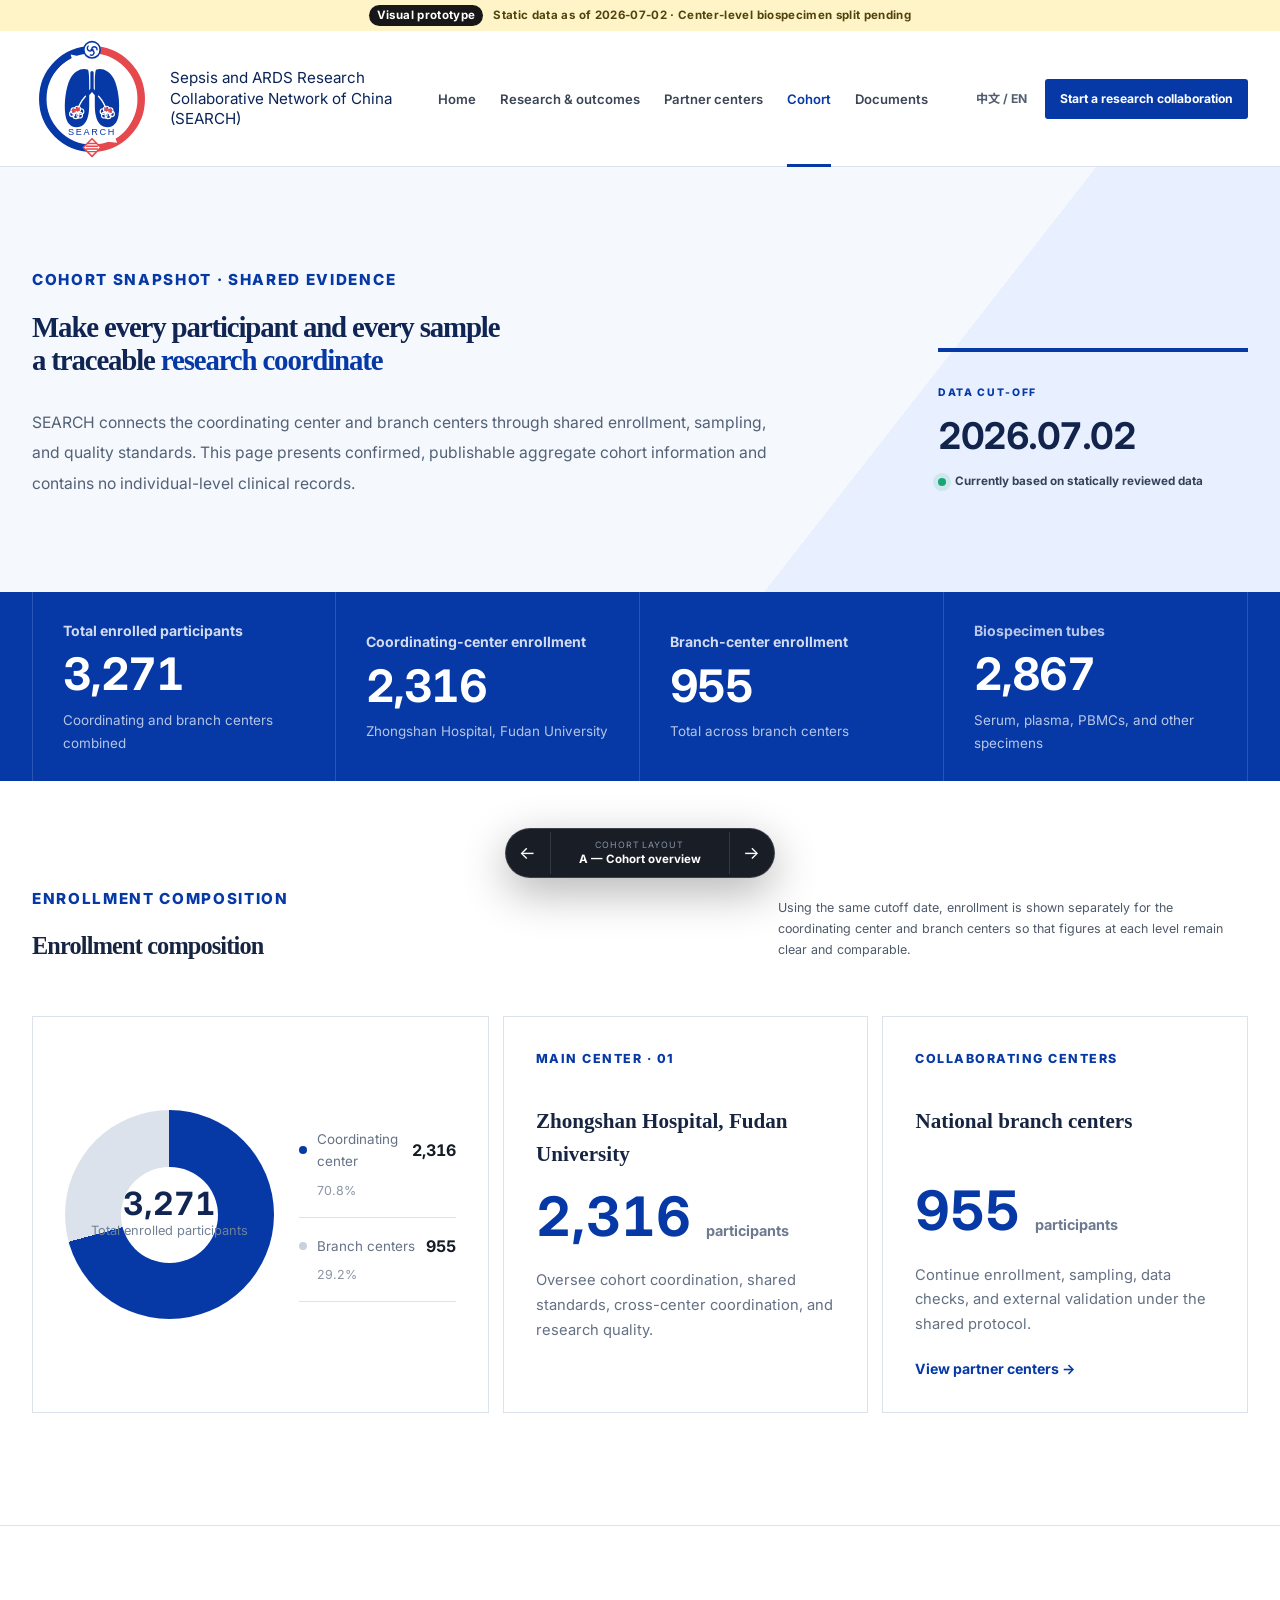
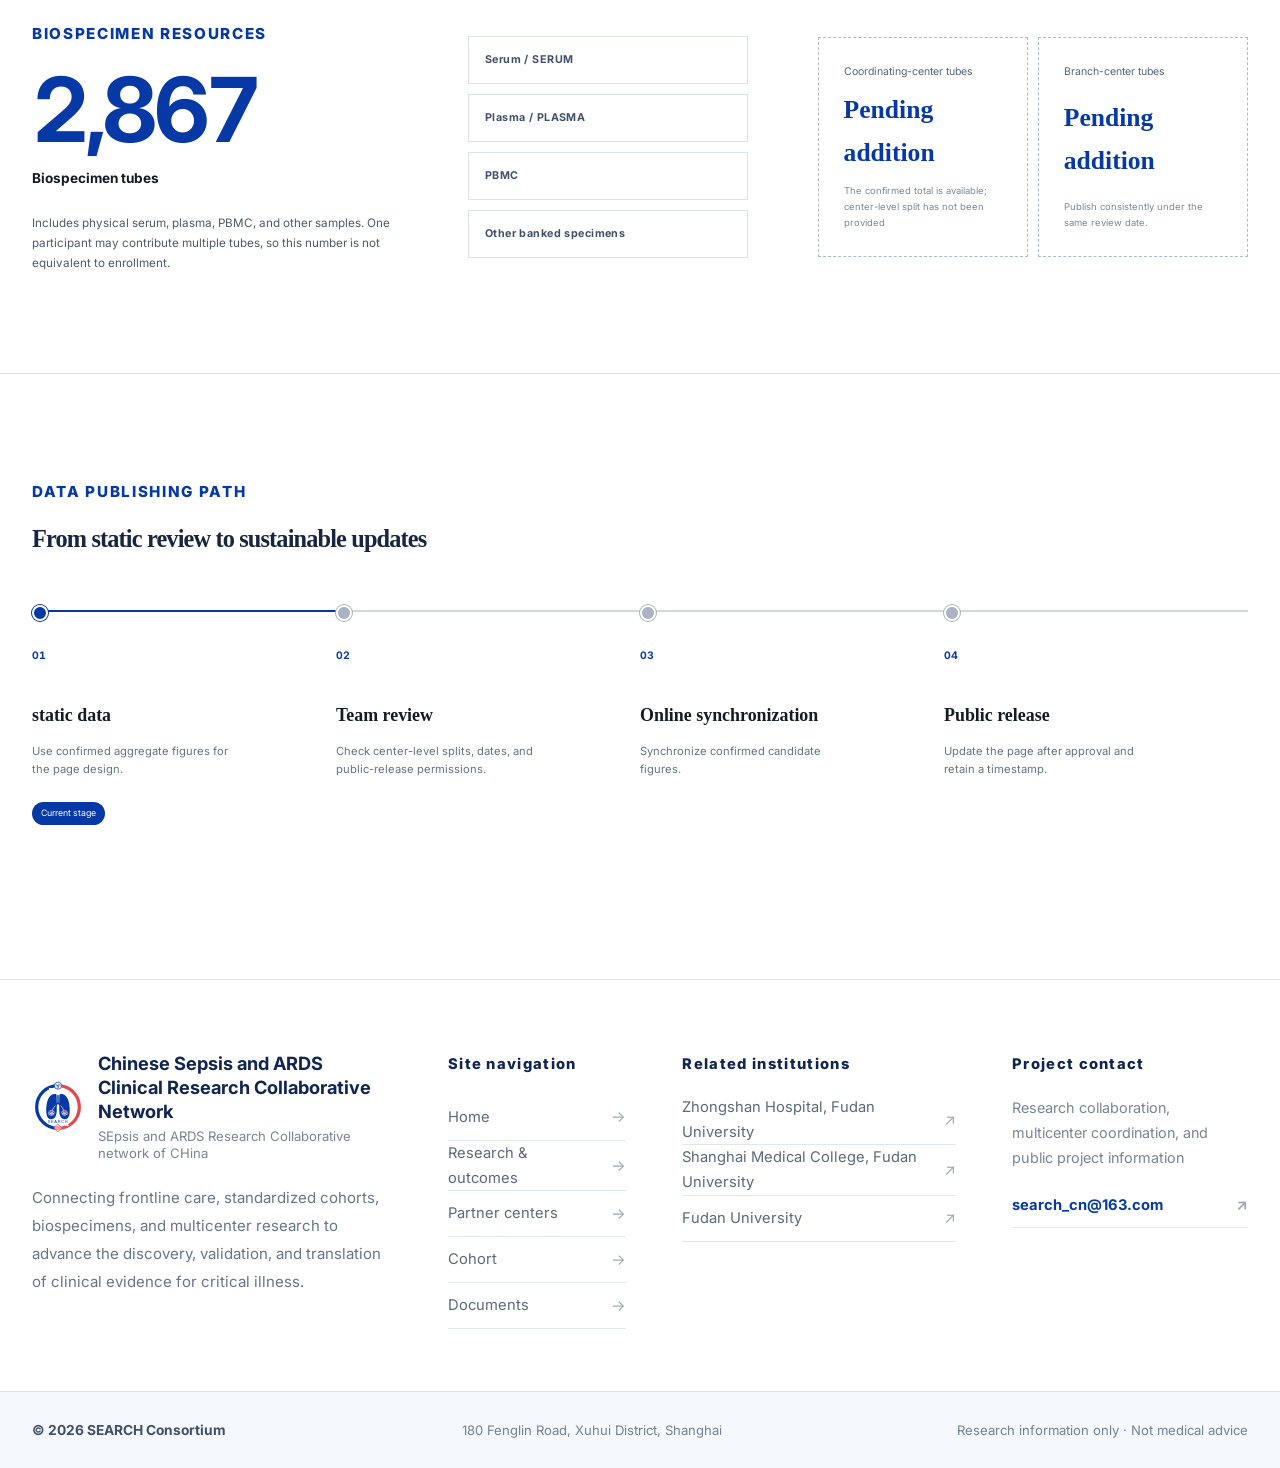
==== commit 390e0117: "refine public-facing network and cohort copy" ====
--- a/concepts/search-research-showcase/cohort.html
+++ b/concepts/search-research-showcase/cohort.html
@@ -53,7 +53,6 @@
               <span>DATA CUT-OFF</span>
               <strong>2026.07.02</strong>
               <p><i></i> 当前为静态审核数据</p>
-              <small>后续可接入在线同步，经审核后自动更新公开数字。</small>
             </aside>
           </div>
         </header>
@@ -114,7 +113,6 @@
         <section class="update-section page-shell">
           <div class="cohort-section-head">
             <div><p class="eyebrow dark">Data publishing path</p><h2>从静态审核到可持续更新</h2></div>
-            <p>第一阶段保留可核对、可回退的静态数字；后续再接入在线数据源，不改变公众页面的统计口径。</p>
           </div>
           <ol class="update-flow">
             <li class="is-current"><span>01</span><strong>静态数据</strong><p>使用已确认的聚合数字完成页面设计。</p><small>当前阶段</small></li>
